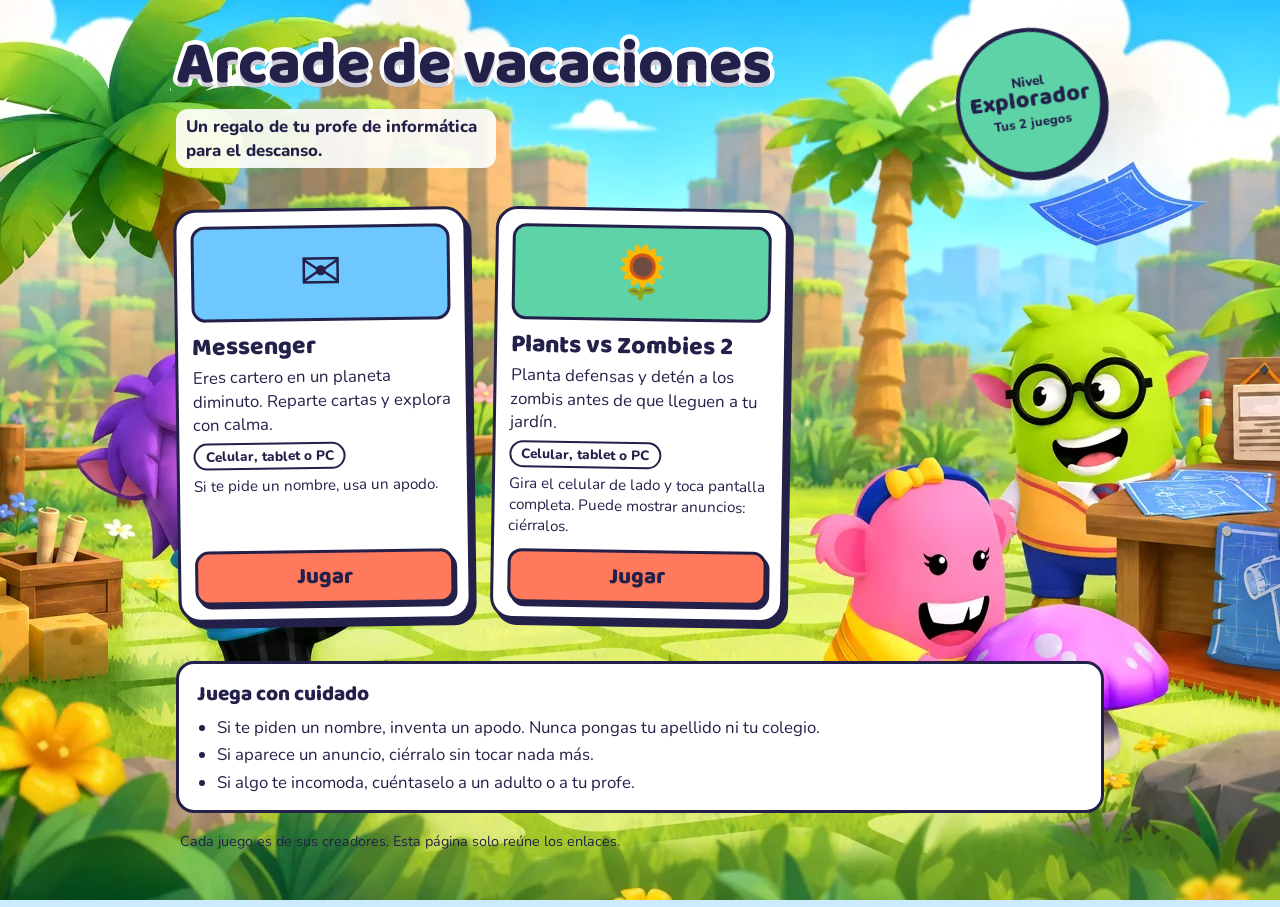
==== play/56d9bwve/index.html @ 65d45649 "Add the vacation arcade lobby so the tier pages can be hosted. Co-authored-by: Cursor <cursoragent@c" ====
<!doctype html>
<html lang="es">
<head>
  <meta charset="utf-8">
  <meta name="viewport" content="width=device-width, initial-scale=1">
  <meta name="robots" content="noindex, nofollow">
  <meta name="referrer" content="no-referrer">
  <meta name="theme-color" content="#cdebff">
  <title>Arcade de vacaciones</title>
  <link rel="preconnect" href="https://fonts.googleapis.com">
  <link rel="preconnect" href="https://fonts.gstatic.com" crossorigin>
  <link href="https://fonts.googleapis.com/css2?family=Baloo+2:wght@800&family=Nunito:wght@700;800&display=swap" rel="stylesheet">
  <link rel="stylesheet" href="../../assets/lobby.css">
</head>
<body data-tier="explorer">
  <main class="wrap">
    <header class="top">
      <div class="title-block">
        <h1>Arcade de vacaciones</h1>
        <p class="lede">Un regalo de tu profe de informática para el descanso.</p>
      </div>
      <div class="stamp" id="stamp" aria-label="Tu nivel">
        <span class="label">Nivel</span>
        <span class="tier" id="tier-name">Explorador</span>
        <span class="count" id="tier-count"></span>
      </div>
    </header>

    <ul class="games" id="games"></ul>
    <noscript><p>Para ver tus juegos, activa JavaScript en el navegador.</p></noscript>

    <section class="care">
      <h2>Juega con cuidado</h2>
      <ul>
        <li>Si te piden un nombre, inventa un apodo. Nunca pongas tu apellido ni tu colegio.</li>
        <li>Si aparece un anuncio, ciérralo sin tocar nada más.</li>
        <li>Si algo te incomoda, cuéntaselo a un adulto o a tu profe.</li>
      </ul>
    </section>

    <p class="credit">Cada juego es de sus creadores. Esta página solo reúne los enlaces.</p>
  </main>

  <script src="../../assets/games.js"></script>
  <script src="../../assets/lobby.js"></script>
</body>
</html>
---- assets/lobby.css ----
:root {
  --ink: #23214a;
  --sky: #cdebff;
  --paper: #ffffff;
  --sun: #ffc93c;
  --coral: #ff7a5c;
  --mint: #5ed3a8;
  --grape: #b7a1ff;
  --sea: #6ec8ff;
  --pink: #ff8fc7;
  --display: "Baloo 2", "Arial Rounded MT Bold", ui-rounded, "Trebuchet MS", system-ui, sans-serif;
  --text: "Nunito", ui-rounded, system-ui, -apple-system, "Segoe UI", Roboto, sans-serif;
}

* { box-sizing: border-box; }

body {
  margin: 0;
  min-height: 100vh;
  font-family: var(--text);
  font-size: 1.05rem;
  line-height: 1.4;
  color: var(--ink);
  background-color: var(--sky);
}

/* scene photo, fixed full-bleed behind the scrolling content */
body::before {
  content: "";
  position: fixed;
  inset: 0;
  z-index: -1;
  background: var(--sky) url("backdrop.jpg") center / cover no-repeat;
}

.wrap {
  max-width: 960px;
  margin: 0 auto;
  padding: 28px 16px 56px;
}

/* ---------- header ---------- */
.top {
  display: flex;
  flex-wrap: wrap;
  align-items: center;
  justify-content: space-between;
  gap: 16px 20px;
}

.title-block { flex: 1 1 230px; min-width: 0; }

h1 {
  margin: 0;
  font-family: var(--display);
  font-weight: 800;
  font-size: clamp(2.3rem, 9vw, 3.8rem);
  line-height: 0.98;
  -webkit-text-stroke: 9px var(--paper);
  paint-order: stroke fill;
  text-shadow: 0 5px 0 rgba(35, 33, 74, 0.22);
}

.lede {
  margin: 14px 0 0;
  max-width: 32ch;
  width: fit-content;
  padding: 6px 10px;
  font-weight: 800;
  background: color-mix(in srgb, var(--paper) 90%, transparent);
  border-radius: 12px;
}

.stamp {
  flex: none;
  margin-left: auto;
  width: 128px;
  height: 128px;
  padding: 0 6px;
  border-radius: 50%;
  display: grid;
  place-content: center;
  text-align: center;
  background: var(--tier-color, var(--mint));
  border: 4px solid var(--ink);
  box-shadow: 4px 5px 0 var(--ink);
  transform: rotate(-8deg);
  animation: slap 0.45s cubic-bezier(0.2, 1.4, 0.4, 1) both;
}

.stamp .label {
  font-weight: 800;
  font-size: 0.85rem;
  line-height: 1;
}

.stamp .tier {
  font-family: var(--display);
  font-weight: 800;
  font-size: 1.2rem;
  line-height: 1.05;
}

.stamp .count {
  margin-top: 4px;
  font-weight: 800;
  font-size: 0.8rem;
  line-height: 1;
}

@keyframes slap {
  from { transform: rotate(-24deg) scale(1.7); opacity: 0; }
  to   { transform: rotate(-8deg) scale(1); opacity: 1; }
}

/* ---------- game stickers ---------- */
.games {
  list-style: none;
  margin: 32px 0 0;
  padding: 0;
  display: grid;
  grid-template-columns: 1fr;
  gap: 24px;
}

.sticker {
  display: flex;
  flex-direction: column;
  gap: 12px;
  padding: 14px;
  background: var(--paper);
  border: 3px solid var(--ink);
  border-radius: 22px;
  box-shadow: 5px 6px 0 var(--ink);
  transform: rotate(var(--tilt, 0deg));
}

.sticker:nth-child(odd)  { --tilt: -0.8deg; }
.sticker:nth-child(even) { --tilt: 0.9deg; }

.art {
  display: grid;
  place-items: center;
  height: 96px;
  font-size: 3.2rem;
  line-height: 1;
  background: var(--art, var(--sun));
  border: 3px solid var(--ink);
  border-radius: 14px;
}

.body { display: flex; flex-direction: column; gap: 6px; flex: 1; }
.body p { margin: 0; }

.name {
  margin: 0;
  font-family: var(--display);
  font-weight: 800;
  font-size: 1.55rem;
  line-height: 1.05;
}

.tag {
  align-self: flex-start;
  padding: 2px 10px;
  font-size: 0.85rem;
  font-weight: 800;
  border: 2px solid var(--ink);
  border-radius: 999px;
}

.tip { font-size: 0.95rem; }

.play {
  display: flex;
  align-items: center;
  justify-content: center;
  min-height: 54px;
  font-family: var(--display);
  font-weight: 800;
  font-size: 1.4rem;
  color: var(--ink);
  text-decoration: none;
  background: var(--coral);
  border: 3px solid var(--ink);
  border-radius: 14px;
  box-shadow: 3px 4px 0 var(--ink);
}

.play:active {
  transform: translate(3px, 4px);
  box-shadow: 0 0 0 var(--ink);
}

.play:focus-visible {
  outline: 4px solid var(--ink);
  outline-offset: 3px;
}

/* games that are not switched on yet */
.sticker.is-soon {
  background: #f4fbff;
  border-style: dashed;
  box-shadow: none;
}

.sticker.is-soon .art { filter: grayscale(0.65); opacity: 0.8; }

.soon-pill {
  margin: 0;
  min-height: 54px;
  display: flex;
  align-items: center;
  justify-content: center;
  font-weight: 800;
  border: 3px dashed var(--ink);
  border-radius: 14px;
}

/* ---------- care note ---------- */
.care {
  margin: 40px 0 0;
  padding: 16px 18px;
  background: var(--paper);
  border: 3px solid var(--ink);
  border-radius: 18px;
}

.care h2 {
  margin: 0 0 6px;
  font-family: var(--display);
  font-weight: 800;
  font-size: 1.3rem;
}

.care ul { margin: 0; padding-left: 1.2em; }
.care li + li { margin-top: 4px; }

.credit {
  margin: 18px 4px 0;
  font-size: 0.9rem;
}

/* ---------- larger screens ---------- */
@media (min-width: 640px) {
  .games { grid-template-columns: repeat(2, 1fr); }
  .stamp { width: 148px; height: 148px; }
  .stamp .tier { font-size: 1.45rem; }
}

@media (min-width: 980px) {
  .games { grid-template-columns: repeat(3, 1fr); }
}

@media (prefers-reduced-motion: reduce) {
  .stamp { animation: none; }
}
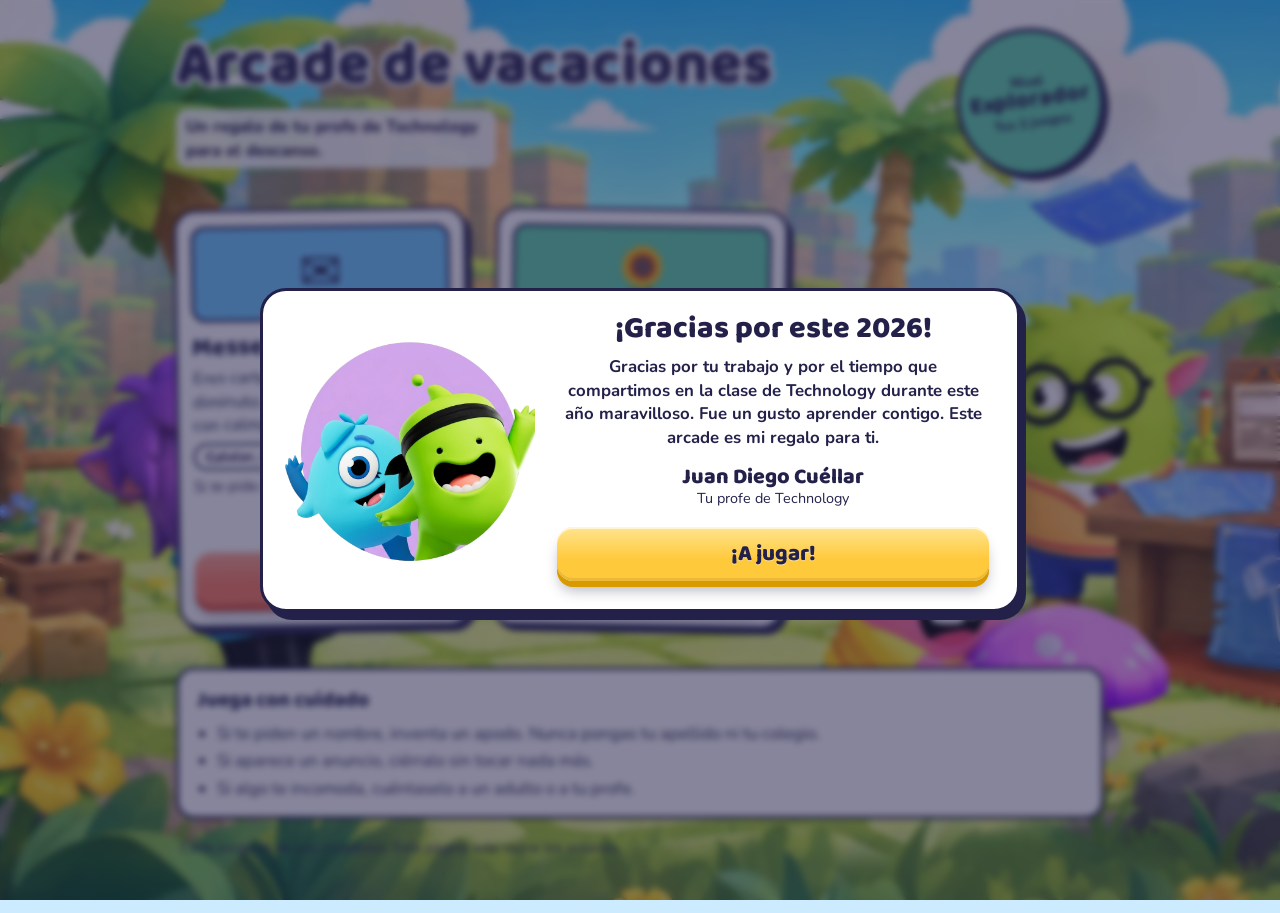
==== commit cf4ac386: "Greet each tier once with Mojo and Kate, then play the lobby in. Co-authored-by: Cursor <cursoragent" ====
--- a/play/56d9bwve/index.html
+++ b/play/56d9bwve/index.html
@@ -17,7 +17,7 @@
     <header class="top">
       <div class="title-block">
         <h1>Arcade de vacaciones</h1>
-        <p class="lede">Un regalo de tu profe de informática para el descanso.</p>
+        <p class="lede">Un regalo de tu profe de Technology para el descanso.</p>
       </div>
       <div class="stamp" id="stamp" aria-label="Tu nivel">
         <span class="label">Nivel</span>
--- a/assets/lobby.css
+++ b/assets/lobby.css
@@ -8,7 +8,8 @@
   --grape: #b7a1ff;
   --sea: #6ec8ff;
   --pink: #ff8fc7;
-  --display: "Baloo 2", "Arial Rounded MT Bold", ui-rounded, "Trebuchet MS", system-ui, sans-serif;
+  /* Proxima Nova only renders where that licensed face is installed. */
+  --display: "Proxima Nova", "Baloo 2", "Arial Rounded MT Bold", ui-rounded, "Trebuchet MS", system-ui, sans-serif;
   --text: "Nunito", ui-rounded, system-ui, -apple-system, "Segoe UI", Roboto, sans-serif;
 }
 
@@ -59,6 +60,7 @@
   -webkit-text-stroke: 9px var(--paper);
   paint-order: stroke fill;
   text-shadow: 0 5px 0 rgba(35, 33, 74, 0.22);
+  animation: drop-in 0.75s cubic-bezier(0.2, 1.3, 0.4, 1) backwards;
 }
 
 .lede {
@@ -69,6 +71,7 @@
   font-weight: 800;
   background: color-mix(in srgb, var(--paper) 90%, transparent);
   border-radius: 12px;
+  animation: rise 0.6s 0.2s ease-out backwards;
 }
 
 .stamp {
@@ -85,7 +88,8 @@
   border: 4px solid var(--ink);
   box-shadow: 4px 5px 0 var(--ink);
   transform: rotate(-8deg);
-  animation: slap 0.45s cubic-bezier(0.2, 1.4, 0.4, 1) both;
+  animation: slap 0.45s 0.35s cubic-bezier(0.2, 1.4, 0.4, 1) backwards,
+             wobble 7s 2.5s ease-in-out infinite;
 }
 
 .stamp .label {
@@ -133,6 +137,12 @@
   border-radius: 22px;
   box-shadow: 5px 6px 0 var(--ink);
   transform: rotate(var(--tilt, 0deg));
+  transition: transform 0.2s;
+  animation: sticker-in 0.65s calc(0.5s + var(--i, 0) * 0.13s) cubic-bezier(0.2, 1.3, 0.4, 1) backwards;
+}
+
+@media (hover: hover) {
+  .sticker:not(.is-soon):hover { transform: rotate(0deg) translateY(-5px) scale(1.015); }
 }
 
 .sticker:nth-child(odd)  { --tilt: -0.8deg; }
@@ -149,6 +159,13 @@
   border-radius: 14px;
 }
 
+.emoji {
+  display: inline-block;
+  animation: bob 3.2s calc(var(--i, 0) * -0.7s) ease-in-out infinite;
+}
+
+.is-soon .emoji { animation: none; }
+
 .body { display: flex; flex-direction: column; gap: 6px; flex: 1; }
 .body p { margin: 0; }
 
@@ -171,31 +188,80 @@
 
 .tip { font-size: 0.95rem; }
 
-.play {
+/* ---------- 3D buttons ---------- */
+.play,
+.btn3d {
+  --face: #ff7a5c;
+  --face-hi: #ffa890;
+  --edge: #d6452a;
+  position: relative;
+  overflow: hidden;
   display: flex;
   align-items: center;
   justify-content: center;
   min-height: 54px;
+  margin-bottom: 6px;
+  padding: 0 22px;
   font-family: var(--display);
   font-weight: 800;
   font-size: 1.4rem;
   color: var(--ink);
   text-decoration: none;
-  background: var(--coral);
-  border: 3px solid var(--ink);
-  border-radius: 14px;
-  box-shadow: 3px 4px 0 var(--ink);
-}
-
-.play:active {
-  transform: translate(3px, 4px);
-  box-shadow: 0 0 0 var(--ink);
-}
-
-.play:focus-visible {
-  outline: 4px solid var(--ink);
-  outline-offset: 3px;
-}
+  text-shadow: 0 1px 0 rgba(255, 255, 255, 0.5);
+  background: linear-gradient(180deg, var(--face-hi) 0%, var(--face) 60%);
+  border: 0;
+  border-radius: 16px;
+  cursor: pointer;
+  box-shadow:
+    0 6px 0 var(--edge),
+    0 12px 14px -3px rgba(35, 33, 74, 0.35),
+    inset 0 2px 0 rgba(255, 255, 255, 0.65),
+    inset 0 -3px 0 rgba(0, 0, 0, 0.08);
+  transition: transform 0.12s, box-shadow 0.12s, filter 0.15s;
+}
+
+/* a soft glint that slides across now and then */
+.play::after {
+  content: "";
+  position: absolute;
+  inset: 0;
+  background: linear-gradient(105deg, transparent 35%, rgba(255, 255, 255, 0.6) 50%, transparent 65%);
+  transform: translateX(-130%);
+  animation: glint 5s calc(1.6s + var(--i, 0) * 0.7s) ease-in-out infinite;
+  pointer-events: none;
+}
+
+@media (hover: hover) {
+  .play:hover,
+  .btn3d:hover {
+    filter: brightness(1.06);
+    transform: translateY(-2px);
+    box-shadow:
+      0 8px 0 var(--edge),
+      0 16px 16px -3px rgba(35, 33, 74, 0.35),
+      inset 0 2px 0 rgba(255, 255, 255, 0.65),
+      inset 0 -3px 0 rgba(0, 0, 0, 0.08);
+  }
+}
+
+.play:active,
+.btn3d:active {
+  transform: translateY(5px);
+  box-shadow:
+    0 1px 0 var(--edge),
+    0 3px 6px -1px rgba(35, 33, 74, 0.35),
+    inset 0 2px 0 rgba(255, 255, 255, 0.4),
+    inset 0 -2px 0 rgba(0, 0, 0, 0.08);
+}
+
+/* keyboard focus only: a bright blue ring instead of a dark outline */
+.play:focus-visible,
+.btn3d:focus-visible {
+  outline: 4px solid #3a86ff;
+  outline-offset: 4px;
+}
+
+.welcome-card:focus { outline: none; }
 
 /* games that are not switched on yet */
 .sticker.is-soon {
@@ -224,6 +290,7 @@
   background: var(--paper);
   border: 3px solid var(--ink);
   border-radius: 18px;
+  animation: rise 0.6s calc(0.9s + var(--n, 0) * 0.1s) ease-out backwards;
 }
 
 .care h2 {
@@ -252,6 +319,153 @@
   .games { grid-template-columns: repeat(3, 1fr); }
 }
 
+/* ---------- motion ---------- */
+@keyframes drop-in {
+  from { opacity: 0; transform: translateY(-28px) scale(0.94); }
+  to   { opacity: 1; transform: none; }
+}
+
+@keyframes rise {
+  from { opacity: 0; transform: translateY(16px); }
+  to   { opacity: 1; transform: none; }
+}
+
+@keyframes sticker-in {
+  from { opacity: 0; transform: translateY(40px) rotate(calc(var(--tilt, 0deg) * 5)) scale(0.85); }
+  to   { opacity: 1; transform: translateY(0) rotate(var(--tilt, 0deg)) scale(1); }
+}
+
+@keyframes bob {
+  0%, 100% { transform: translateY(0) rotate(-4deg); }
+  50%      { transform: translateY(-7px) rotate(4deg); }
+}
+
+@keyframes wobble {
+  0%, 88%, 100% { transform: rotate(-8deg); }
+  91%           { transform: rotate(-15deg) scale(1.07); }
+  94%           { transform: rotate(-2deg) scale(1.04); }
+  97%           { transform: rotate(-10deg); }
+}
+
+@keyframes glint {
+  0%, 62% { transform: translateX(-130%); }
+  88%, 100% { transform: translateX(130%); }
+}
+
+/* the page waits (hidden behind the note) until the welcome note is closed */
+.welcome-open { overflow: hidden; }
+.welcome-open h1,
+.welcome-open .lede,
+.welcome-open .stamp,
+.welcome-open .sticker,
+.welcome-open .care,
+.welcome-open .play::after { animation-play-state: paused; }
+
+/* ---------- welcome note ---------- */
+.welcome {
+  position: fixed;
+  inset: 0;
+  z-index: 50;
+  display: grid;
+  place-items: center;
+  padding: 20px;
+  overflow: hidden;
+  background: rgba(35, 33, 74, 0.55);
+  backdrop-filter: blur(3px);
+  animation: fade-in 0.3s ease-out;
+}
+
+.welcome.is-closing { opacity: 0; transition: opacity 0.28s; }
+
+.welcome-card {
+  position: relative;
+  display: flex;
+  align-items: center;
+  gap: 22px;
+  width: min(100%, 760px);
+  padding: 22px 28px 22px 22px;
+  text-align: center;
+  background: var(--paper);
+  border: 3px solid var(--ink);
+  border-radius: 26px;
+  box-shadow: 6px 8px 0 var(--ink);
+  animation: card-in 0.7s 0.1s cubic-bezier(0.2, 1.4, 0.4, 1) backwards;
+}
+
+.welcome.is-closing .welcome-card { transform: scale(0.92) translateY(10px); transition: transform 0.28s; }
+
+.welcome-art {
+  flex: 0 0 250px;
+  width: 250px;
+  height: 230px;
+  object-fit: cover;
+  object-position: center;
+}
+
+.welcome-copy { flex: 1 1 auto; min-width: 0; }
+
+.welcome-title {
+  margin: 0 0 10px;
+  font-family: var(--display);
+  font-weight: 800;
+  font-size: 1.9rem;
+  line-height: 1.05;
+}
+
+.welcome-text { margin: 0; font-weight: 700; }
+
+.welcome-sign { margin: 16px 0 20px; line-height: 1.15; }
+.welcome-sign .name-line { display: block; font-family: var(--display); font-weight: 800; font-size: 1.35rem; }
+.welcome-sign .role-line { display: block; font-size: 0.9rem; }
+
+.welcome-btn {
+  --face: #ffc93c;
+  --face-hi: #ffe58f;
+  --edge: #d99a00;
+  width: 100%;
+  margin-bottom: 6px;
+}
+
+.welcome .bit {
+  position: absolute;
+  top: -20px;
+  left: var(--x);
+  width: 10px;
+  height: 16px;
+  background: var(--c);
+  border-radius: 2px;
+  opacity: 0.9;
+  animation: fall var(--t) var(--d) linear infinite;
+  pointer-events: none;
+}
+
+@keyframes fade-in { from { opacity: 0; } to { opacity: 1; } }
+
+@keyframes card-in {
+  from { opacity: 0; transform: translateY(40px) scale(0.8) rotate(-3deg); }
+  to   { opacity: 1; transform: none; }
+}
+
+@keyframes fall {
+  from { transform: translateY(0) rotate(0); }
+  to   { transform: translateY(110vh) rotate(540deg); }
+}
+
+@media (max-width: 640px) {
+  .welcome-card {
+    flex-direction: column;
+    width: min(100%, 440px);
+    padding: 20px 18px 18px;
+    gap: 10px;
+  }
+  .welcome-art { flex-basis: 180px; width: 180px; height: 166px; }
+  .welcome-title { font-size: 1.65rem; }
+}
+
 @media (prefers-reduced-motion: reduce) {
-  .stamp { animation: none; }
-}
+  *, *::before, *::after {
+    animation: none !important;
+    transition: none !important;
+  }
+  .welcome .bit { display: none; }
+}
